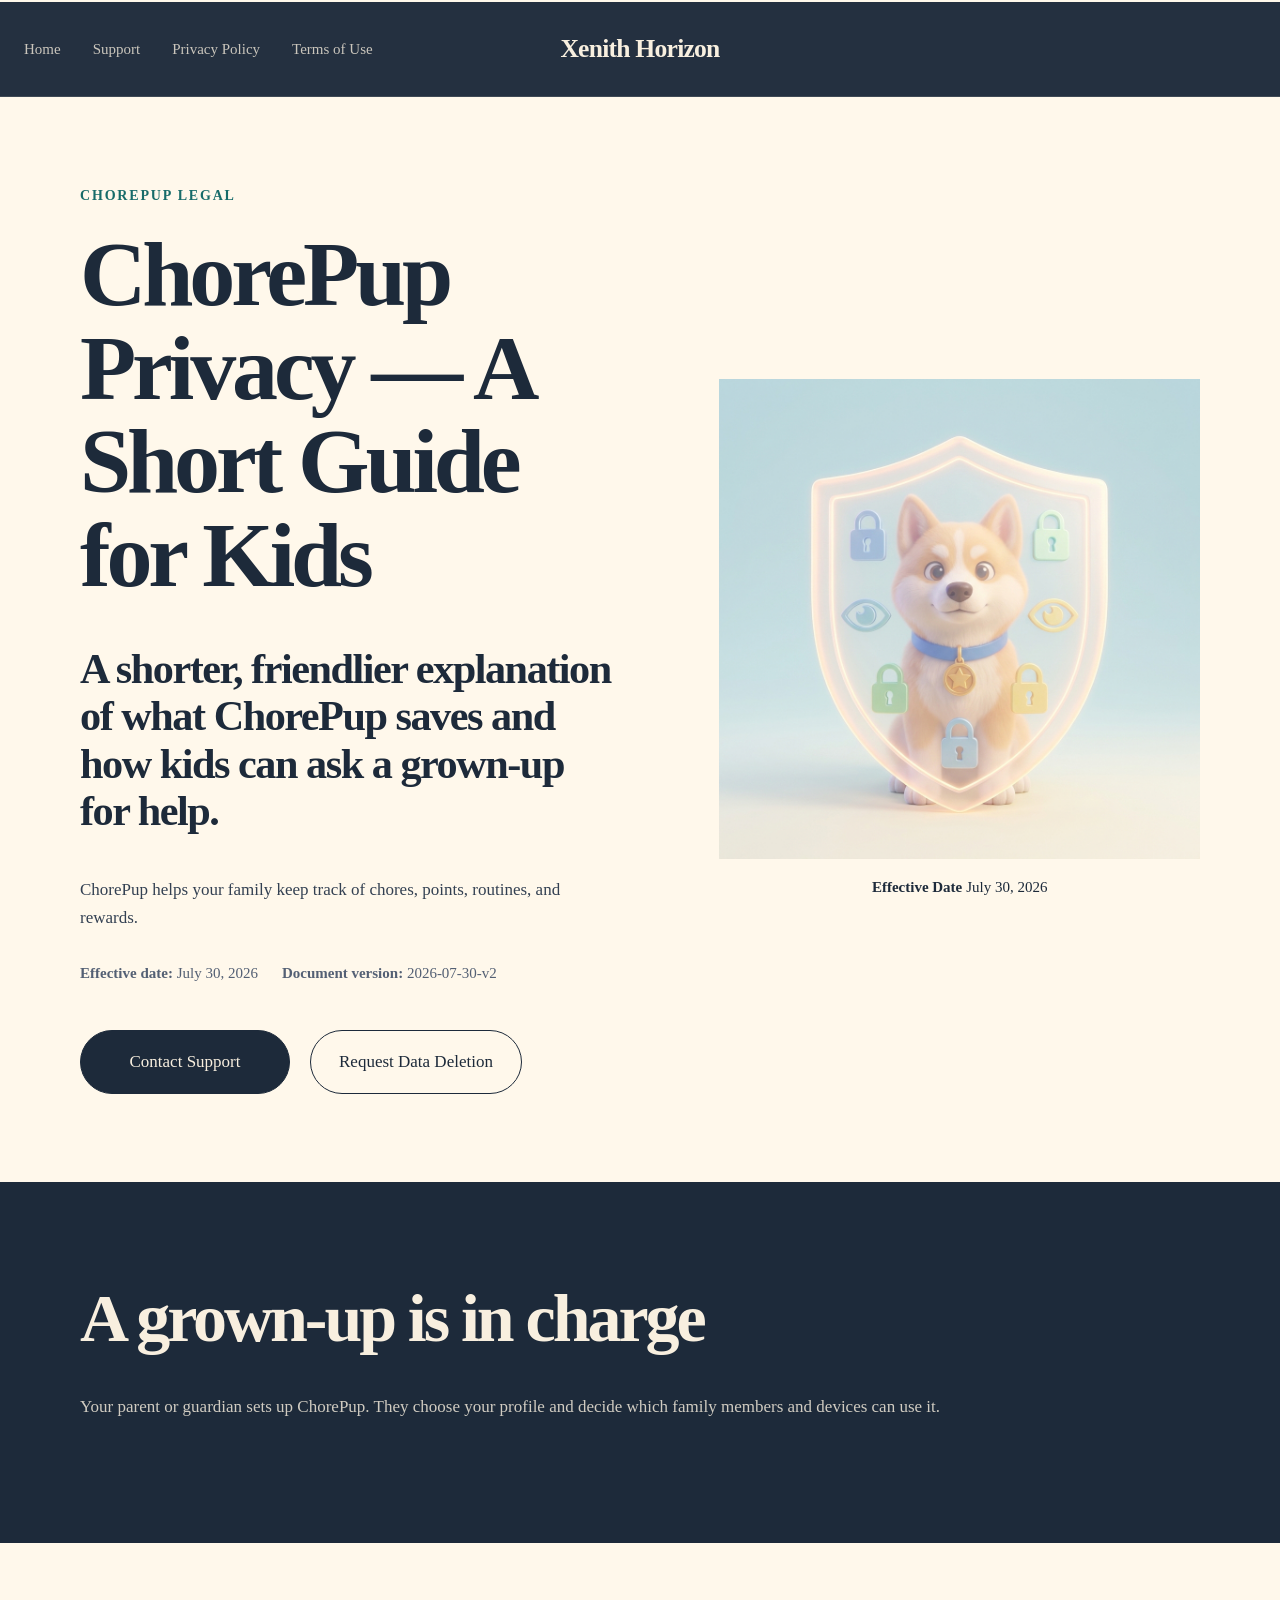
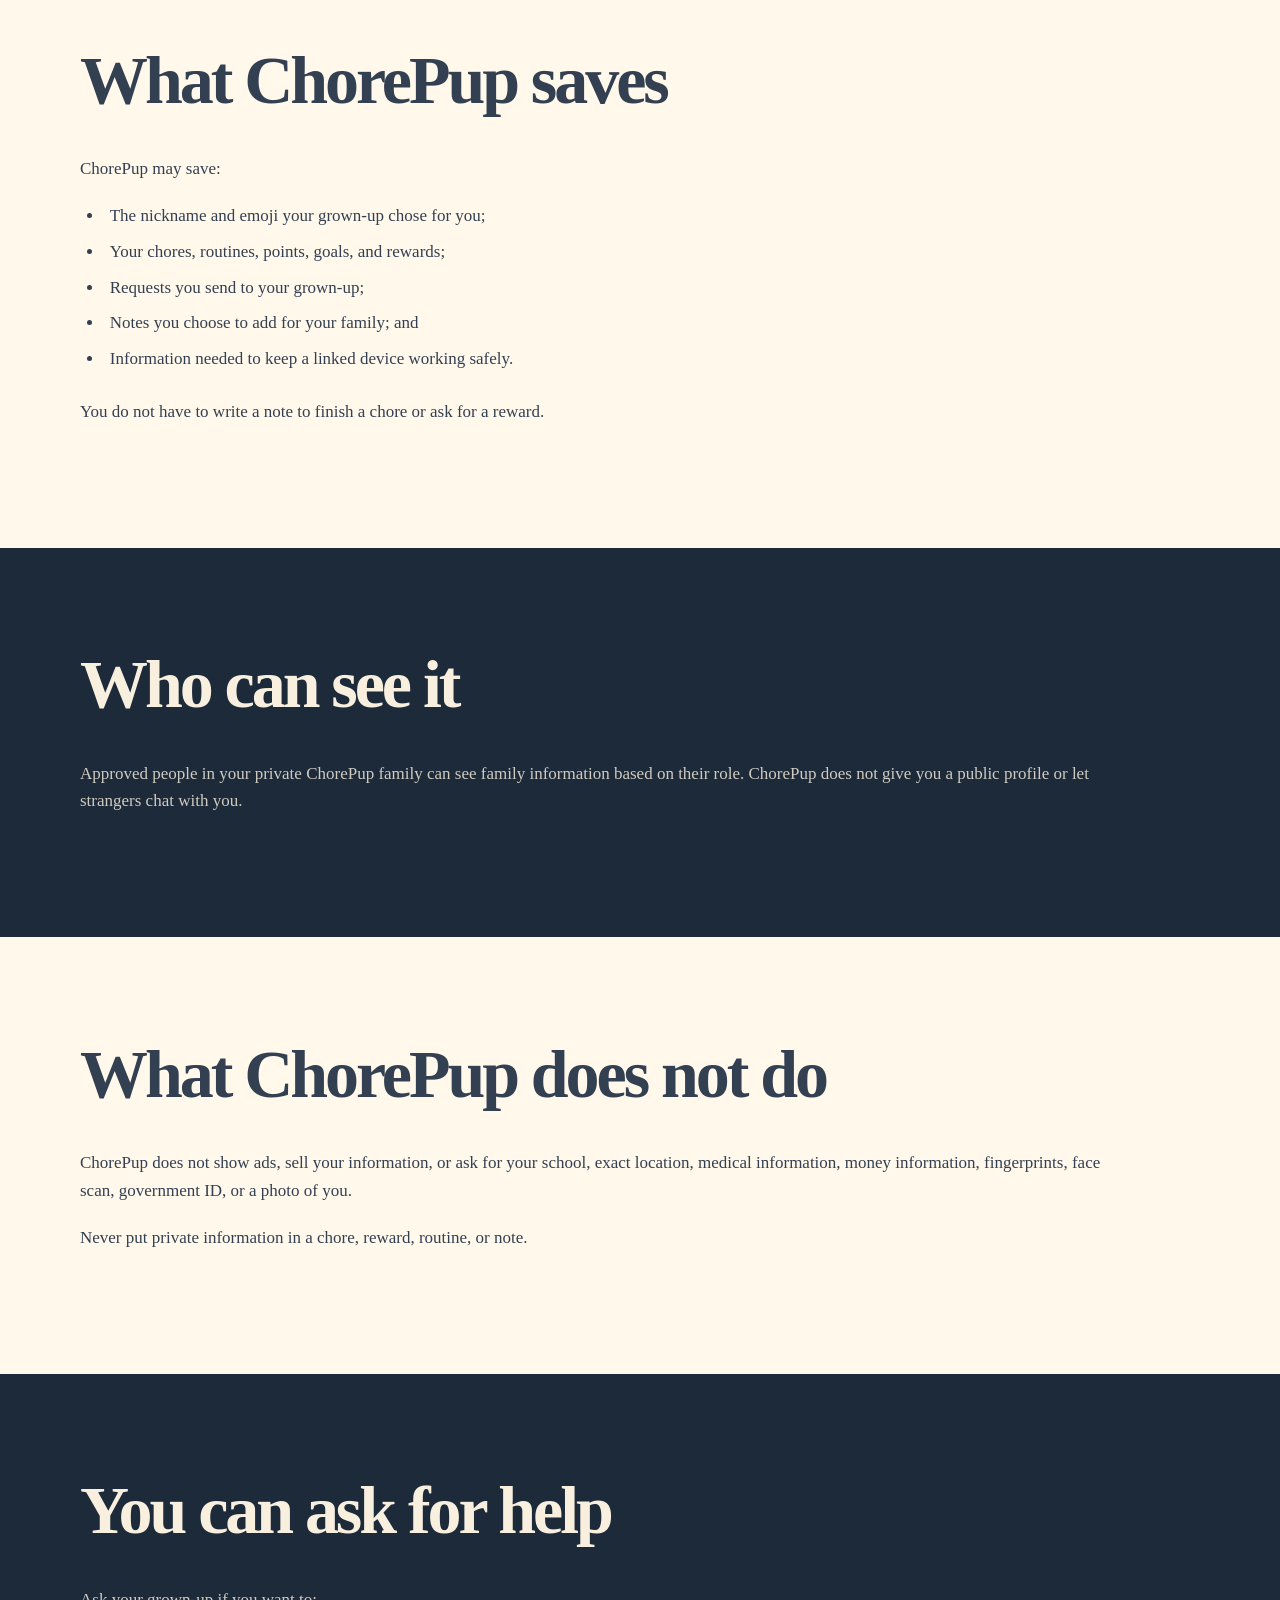
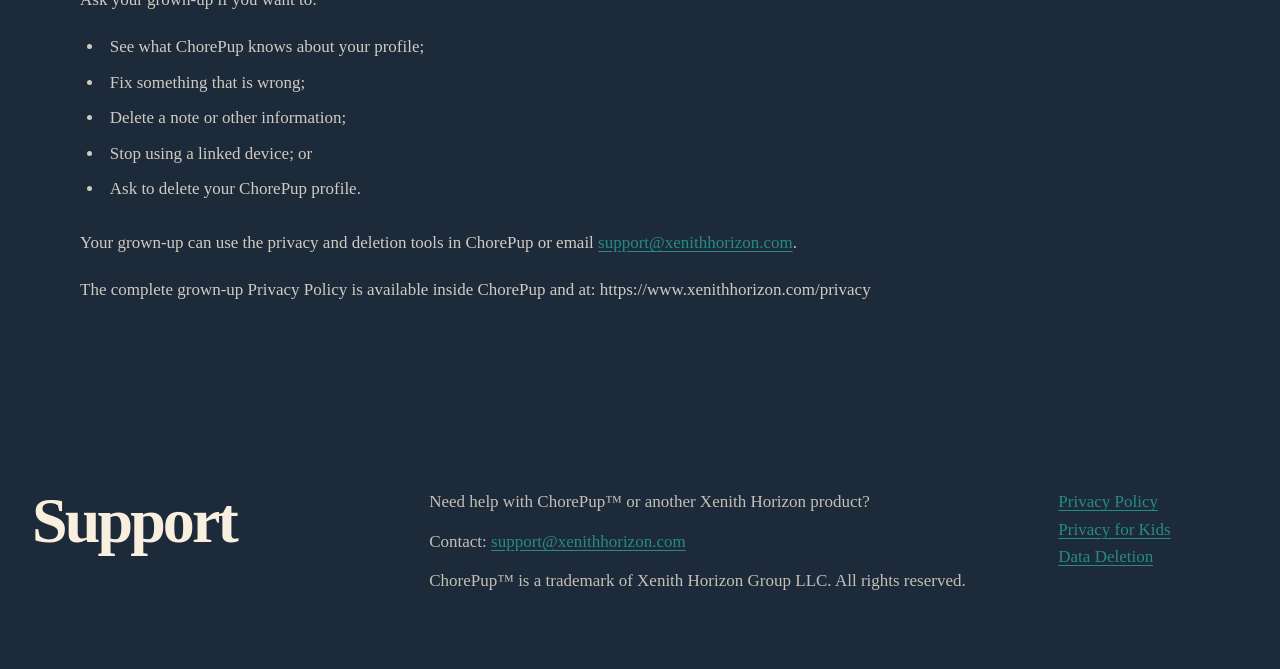
==== privacy-for-kids/index.html @ 8bc7e873 "Publish ChorePup legal pages from 644291de0cb4" ====
<!doctype html>
<html lang="en">
<head>
  <meta charset="utf-8">
  <meta name="viewport" content="width=device-width, initial-scale=1">
  <meta name="description" content="A shorter, friendlier explanation of what ChorePup saves and how kids can ask a grown-up for help.">
  <meta name="theme-color" content="#1d2a3a">
  <link rel="canonical" href="https://legal.xenithhorizon.com/privacy-for-kids/">
  <link rel="stylesheet" href="/assets/legal.css">
  <title>ChorePup Privacy — A Short Guide for Kids · Xenith Horizon</title>
</head>
<body>
<header class="site-header">
  <div class="site-header__inner">
    <a class="site-brand" href="https://www.xenithhorizon.com">Xenith Horizon</a>
    <nav class="site-nav" aria-label="Primary navigation">
      <a href="https://www.xenithhorizon.com">Home</a>
      <a href="https://www.xenithhorizon.com/support">Support</a>
      <a href="/privacy/">Privacy Policy</a>
      <a href="/terms/">Terms of Use</a>
    </nav>
  </div>
</header>
<main>
  <section class="legal-hero">
    <div class="legal-hero__inner">
      <div>
        <p class="legal-kicker">ChorePup legal</p>
        <h1>ChorePup Privacy — A Short Guide for Kids</h1>
        <p class="legal-hero__lead">A shorter, friendlier explanation of what ChorePup saves and how kids can ask a grown-up for help.</p>
        <div class="legal-hero__copy"><p>ChorePup helps your family keep track of chores, points, routines, and rewards.</p>
</div>
        <div class="legal-meta">
          <span><strong>Effective date:</strong> July 30, 2026</span>
          <span><strong>Document version:</strong> 2026-07-30-v2</span>
        </div>
        <div class="legal-actions">
          <a class="legal-button" href="mailto:support@xenithhorizon.com">Contact Support</a>
          <a class="legal-button legal-button--secondary" href="https://www.xenithhorizon.com/data-deletion">Request Data Deletion</a>
        </div>
      </div>
      <div class="legal-hero__visual">
        <img src="/assets/nitro-privacy.png" alt="Nitro the ChorePup mascot protected by a shield and colorful locks">
        <p class="legal-hero__caption"><strong>Effective Date</strong>July 30, 2026</p>
      </div>
    </div>
  </section>
  <section class="legal-section legal-section--dark" id="a-grown-up-is-in-charge">
  <div class="legal-section__inner">
    <h2>A grown-up is in charge</h2>
    <p>Your parent or guardian sets up ChorePup. They choose your profile and decide which family members and devices can use it.</p>

  </div>
</section>
<section class="legal-section legal-section--light" id="what-chorepup-saves">
  <div class="legal-section__inner">
    <h2>What ChorePup saves</h2>
    <p>ChorePup may save:</p>
<ul><li>The nickname and emoji your grown-up chose for you;</li><li>Your chores, routines, points, goals, and rewards;</li><li>Requests you send to your grown-up;</li><li>Notes you choose to add for your family; and</li><li>Information needed to keep a linked device working safely.</li></ul>
<p>You do not have to write a note to finish a chore or ask for a reward.</p>

  </div>
</section>
<section class="legal-section legal-section--dark" id="who-can-see-it">
  <div class="legal-section__inner">
    <h2>Who can see it</h2>
    <p>Approved people in your private ChorePup family can see family information based on their role. ChorePup does not give you a public profile or let strangers chat with you.</p>

  </div>
</section>
<section class="legal-section legal-section--light" id="what-chorepup-does-not-do">
  <div class="legal-section__inner">
    <h2>What ChorePup does not do</h2>
    <p>ChorePup does not show ads, sell your information, or ask for your school, exact location, medical information, money information, fingerprints, face scan, government ID, or a photo of you.</p>
<p>Never put private information in a chore, reward, routine, or note.</p>

  </div>
</section>
<section class="legal-section legal-section--dark" id="you-can-ask-for-help">
  <div class="legal-section__inner">
    <h2>You can ask for help</h2>
    <p>Ask your grown-up if you want to:</p>
<ul><li>See what ChorePup knows about your profile;</li><li>Fix something that is wrong;</li><li>Delete a note or other information;</li><li>Stop using a linked device; or</li><li>Ask to delete your ChorePup profile.</li></ul>
<p>Your grown-up can use the privacy and deletion tools in ChorePup or email <a href="mailto:support@xenithhorizon.com">support@xenithhorizon.com</a>.</p>
<p>The complete grown-up Privacy Policy is available inside ChorePup and at: https:&#47;&#47;www.xenithhorizon.com&#47;privacy</p>

  </div>
</section>
</main>
<footer class="site-footer">
  <div class="site-footer__inner">
    <div class="site-footer__title">Support</div>
    <div>
      <p>Need help with ChorePup™ or another Xenith Horizon product?</p>
      <p>Contact: <a href="mailto:support@xenithhorizon.com">support@xenithhorizon.com</a></p>
      <p>ChorePup™ is a trademark of Xenith Horizon Group LLC. All rights reserved.</p>
    </div>
    <div class="site-footer__links">
      <a href="/privacy/">Privacy Policy</a>
      <a href="/privacy-for-kids/">Privacy for Kids</a>
      <a href="https://www.xenithhorizon.com/data-deletion">Data Deletion</a>
    </div>
  </div>
</footer>
</body>
</html>
---- assets/legal.css ----
:root {
  --xh-ink: #1d2a3a;
  --xh-cream: #fff8eb;
  --xh-teal: #258b87;
  --xh-teal-dark: #176b69;
  --xh-copy-light: #f8efdf;
  --xh-copy-dark: #334052;
  --xh-rule-light: rgba(255, 248, 235, 0.32);
  --xh-rule-dark: rgba(29, 42, 58, 0.18);
  --xh-display: Georgia, "Times New Roman", serif;
  --xh-body: Georgia, "Times New Roman", serif;
}

* {
  box-sizing: border-box;
}

html {
  color-scheme: light;
  scroll-behavior: smooth;
}

body {
  margin: 0;
  background: var(--xh-cream);
  color: var(--xh-copy-dark);
  font-family: var(--xh-body);
  font-size: 17px;
  line-height: 1.62;
  text-rendering: optimizeLegibility;
}

a {
  color: var(--xh-teal);
  text-decoration-thickness: 0.08em;
  text-underline-offset: 0.16em;
}

a:hover {
  color: var(--xh-teal-dark);
}

a:focus-visible {
  border-radius: 4px;
  outline: 3px solid #f5c66e;
  outline-offset: 4px;
}

::selection {
  background: #bfe0da;
  color: var(--xh-ink);
}

.site-header {
  position: sticky;
  z-index: 20;
  top: 0;
  border-top: 2px solid var(--xh-cream);
  border-bottom: 1px solid rgba(255, 248, 235, 0.12);
  background: rgba(29, 42, 58, 0.97);
  backdrop-filter: blur(12px);
}

.site-header__inner {
  display: grid;
  grid-template-columns: 1fr auto 1fr;
  align-items: center;
  width: min(100% - 48px, 1440px);
  min-height: 94px;
  margin: 0 auto;
}

.site-brand {
  grid-column: 2;
  color: var(--xh-copy-light);
  font-family: var(--xh-display);
  font-size: clamp(22px, 2vw, 31px);
  font-weight: 700;
  letter-spacing: -0.03em;
  text-decoration: none;
}

.site-nav {
  display: flex;
  grid-column: 1;
  grid-row: 1;
  gap: clamp(18px, 2.5vw, 38px);
  align-items: center;
}

.site-nav a {
  color: rgba(248, 239, 223, 0.78);
  font-size: 15px;
  text-decoration: none;
}

.site-nav a:hover,
.site-nav a[aria-current="page"] {
  color: var(--xh-copy-light);
  text-decoration: underline;
  text-underline-offset: 0.45em;
}

.legal-hero {
  background: var(--xh-cream);
}

.legal-hero__inner {
  display: grid;
  grid-template-columns: minmax(0, 0.95fr) minmax(380px, 0.85fr);
  gap: clamp(56px, 8vw, 120px);
  align-items: center;
  width: min(100% - 64px, 1120px);
  min-height: 760px;
  margin: 0 auto;
  padding: 88px 0;
}

.legal-kicker {
  margin: 0 0 20px;
  color: var(--xh-teal-dark);
  font-size: 14px;
  font-weight: 700;
  letter-spacing: 0.13em;
  text-transform: uppercase;
}

.legal-hero h1,
.legal-section h2,
.legal-hub h1,
.legal-hub h2,
.site-footer__title {
  margin: 0;
  color: inherit;
  font-family: var(--xh-display);
  font-weight: 700;
  letter-spacing: -0.045em;
  line-height: 1.02;
}

.legal-hero h1 {
  max-width: 740px;
  color: var(--xh-ink);
  font-size: clamp(58px, 7.2vw, 92px);
}

.legal-hero__lead {
  max-width: 760px;
  margin: 42px 0 0;
  color: var(--xh-ink);
  font-family: var(--xh-display);
  font-size: clamp(30px, 3.3vw, 47px);
  font-weight: 700;
  letter-spacing: -0.035em;
  line-height: 1.12;
}

.legal-hero__copy {
  max-width: 760px;
  margin-top: 42px;
}

.legal-hero__copy p {
  margin: 0 0 18px;
}

.legal-meta {
  display: flex;
  flex-wrap: wrap;
  gap: 8px 24px;
  margin: 30px 0 0;
  color: #546074;
  font-size: 15px;
}

.legal-actions {
  display: flex;
  flex-wrap: wrap;
  gap: 20px;
  margin-top: 44px;
}

.legal-button {
  display: inline-flex;
  min-width: 210px;
  min-height: 64px;
  padding: 16px 28px;
  align-items: center;
  justify-content: center;
  border: 1px solid var(--xh-ink);
  border-radius: 999px;
  background: var(--xh-ink);
  color: var(--xh-copy-light);
  text-align: center;
  text-decoration: none;
}

.legal-button--secondary {
  background: transparent;
  color: var(--xh-ink);
}

.legal-button:hover {
  border-color: var(--xh-teal-dark);
  background: var(--xh-teal-dark);
  color: white;
}

.legal-hero__visual img {
  display: block;
  width: 100%;
  aspect-ratio: 1;
  object-fit: cover;
}

.legal-hero__caption {
  margin: 16px 0 0;
  color: var(--xh-ink);
  font-size: 15px;
  text-align: center;
}

.legal-hero__caption strong {
  margin-right: 4px;
}

.legal-section {
  scroll-margin-top: 94px;
}

.legal-section__inner {
  width: min(100% - 64px, 1120px);
  margin: 0 auto;
  padding: clamp(70px, 8vw, 122px) 0;
}

.legal-section--dark {
  background: var(--xh-ink);
  color: rgba(248, 239, 223, 0.82);
}

.legal-section--light {
  background: var(--xh-cream);
  color: var(--xh-copy-dark);
}

.legal-section h2 {
  max-width: 940px;
  margin-bottom: 40px;
  font-size: clamp(42px, 5.4vw, 68px);
}

.legal-section h3 {
  margin: 48px 0 18px;
  padding-bottom: 12px;
  border-bottom: 2px solid;
  font-family: var(--xh-display);
  font-size: clamp(25px, 3vw, 36px);
  letter-spacing: -0.025em;
  line-height: 1.15;
}

.legal-section--dark h3 {
  border-color: var(--xh-rule-light);
  color: var(--xh-copy-light);
}

.legal-section--light h3 {
  border-color: var(--xh-rule-dark);
  color: var(--xh-ink);
}

.legal-section p,
.legal-section ul,
.legal-section ol {
  max-width: 1040px;
}

.legal-section p {
  margin: 0 0 20px;
}

.legal-section ul,
.legal-section ol {
  margin: 20px 0 26px;
  padding-left: 1.4em;
}

.legal-section li {
  margin: 8px 0;
  padding-left: 0.35em;
}

.legal-section--dark strong,
.legal-section--dark h2 {
  color: var(--xh-copy-light);
}

.legal-notice {
  max-width: 980px;
  margin: 34px 0;
  padding: 22px 26px;
  border-left: 4px solid var(--xh-teal);
  background: rgba(37, 139, 135, 0.11);
}

.legal-notice p:last-child {
  margin-bottom: 0;
}

.legal-hub {
  min-height: 72vh;
  padding: clamp(80px, 10vw, 150px) 0;
  background: var(--xh-cream);
}

.legal-hub__inner {
  width: min(100% - 64px, 1120px);
  margin: 0 auto;
}

.legal-hub h1 {
  color: var(--xh-ink);
  font-size: clamp(58px, 8vw, 98px);
}

.legal-hub__lead {
  max-width: 760px;
  margin: 30px 0 58px;
  color: var(--xh-copy-dark);
  font-size: clamp(20px, 2vw, 26px);
}

.legal-hub__grid {
  display: grid;
  grid-template-columns: repeat(3, minmax(0, 1fr));
  gap: 20px;
}

.legal-hub__card {
  min-height: 280px;
  padding: 34px;
  border: 1px solid rgba(29, 42, 58, 0.16);
  background: var(--xh-ink);
  color: var(--xh-copy-light);
  text-decoration: none;
  transition: transform 160ms ease, background 160ms ease;
}

.legal-hub__card:hover {
  background: #26394e;
  color: white;
  transform: translateY(-4px);
}

.legal-hub__card h2 {
  margin-bottom: 24px;
  font-size: clamp(30px, 3vw, 42px);
}

.legal-hub__card p {
  margin: 0;
  color: rgba(248, 239, 223, 0.76);
}

.site-footer {
  background: var(--xh-ink);
  color: rgba(248, 239, 223, 0.76);
}

.site-footer__inner {
  display: grid;
  grid-template-columns: 0.8fr 1.35fr 0.45fr;
  gap: 60px;
  width: min(100% - 64px, 1440px);
  margin: 0 auto;
  padding: 62px 0;
}

.site-footer__title {
  color: var(--xh-copy-light);
  font-size: clamp(42px, 5vw, 70px);
}

.site-footer p {
  margin: 0 0 12px;
}

.site-footer__links {
  display: flex;
  flex-direction: column;
  align-items: flex-start;
}

@media (max-width: 900px) {
  .site-header {
    position: static;
  }

  .site-header__inner {
    display: flex;
    min-height: auto;
    padding: 24px 0;
    flex-direction: column;
    gap: 18px;
  }

  .site-brand {
    order: -1;
  }

  .site-nav {
    flex-wrap: wrap;
    justify-content: center;
  }

  .legal-hero__inner {
    grid-template-columns: 1fr;
    min-height: auto;
  }

  .legal-hero__visual {
    width: min(100%, 620px);
    margin: 0 auto;
  }

  .legal-hub__grid,
  .site-footer__inner {
    grid-template-columns: 1fr;
  }

  .site-footer__inner {
    gap: 28px;
  }
}

@media (max-width: 560px) {
  body {
    font-size: 16px;
  }

  .site-header__inner,
  .legal-hero__inner,
  .legal-section__inner,
  .legal-hub__inner,
  .site-footer__inner {
    width: min(100% - 36px, 1120px);
  }

  .site-nav {
    gap: 12px 18px;
  }

  .site-nav a {
    font-size: 14px;
  }

  .legal-hero__inner {
    gap: 48px;
    padding: 58px 0 70px;
  }

  .legal-hero h1 {
    font-size: clamp(48px, 15vw, 70px);
  }

  .legal-hero__lead,
  .legal-hero__copy,
  .legal-actions {
    margin-top: 30px;
  }

  .legal-button {
    width: 100%;
  }

  .legal-section__inner {
    padding: 62px 0;
  }

  .legal-section h2 {
    margin-bottom: 28px;
  }

  .legal-hub__card {
    min-height: 220px;
  }
}

@media (prefers-reduced-motion: reduce) {
  html {
    scroll-behavior: auto;
  }

  .legal-hub__card {
    transition: none;
  }
}
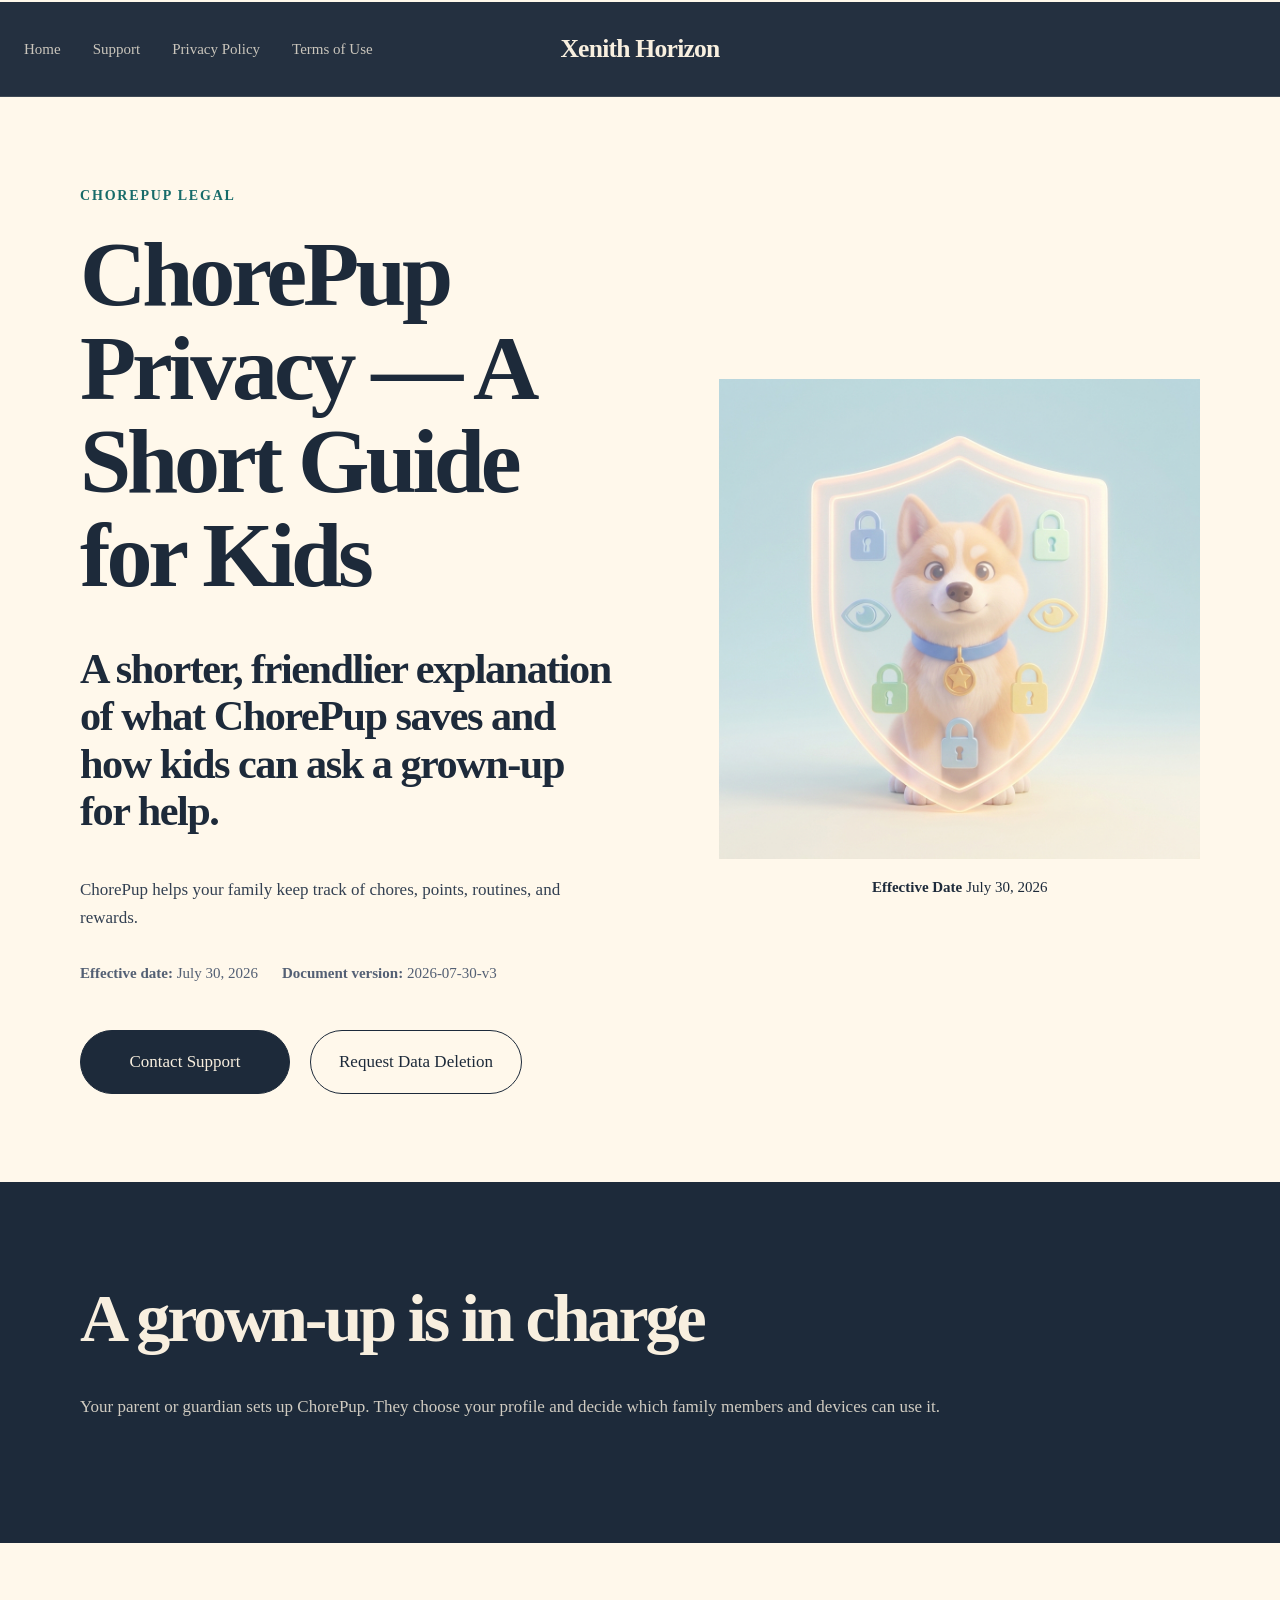
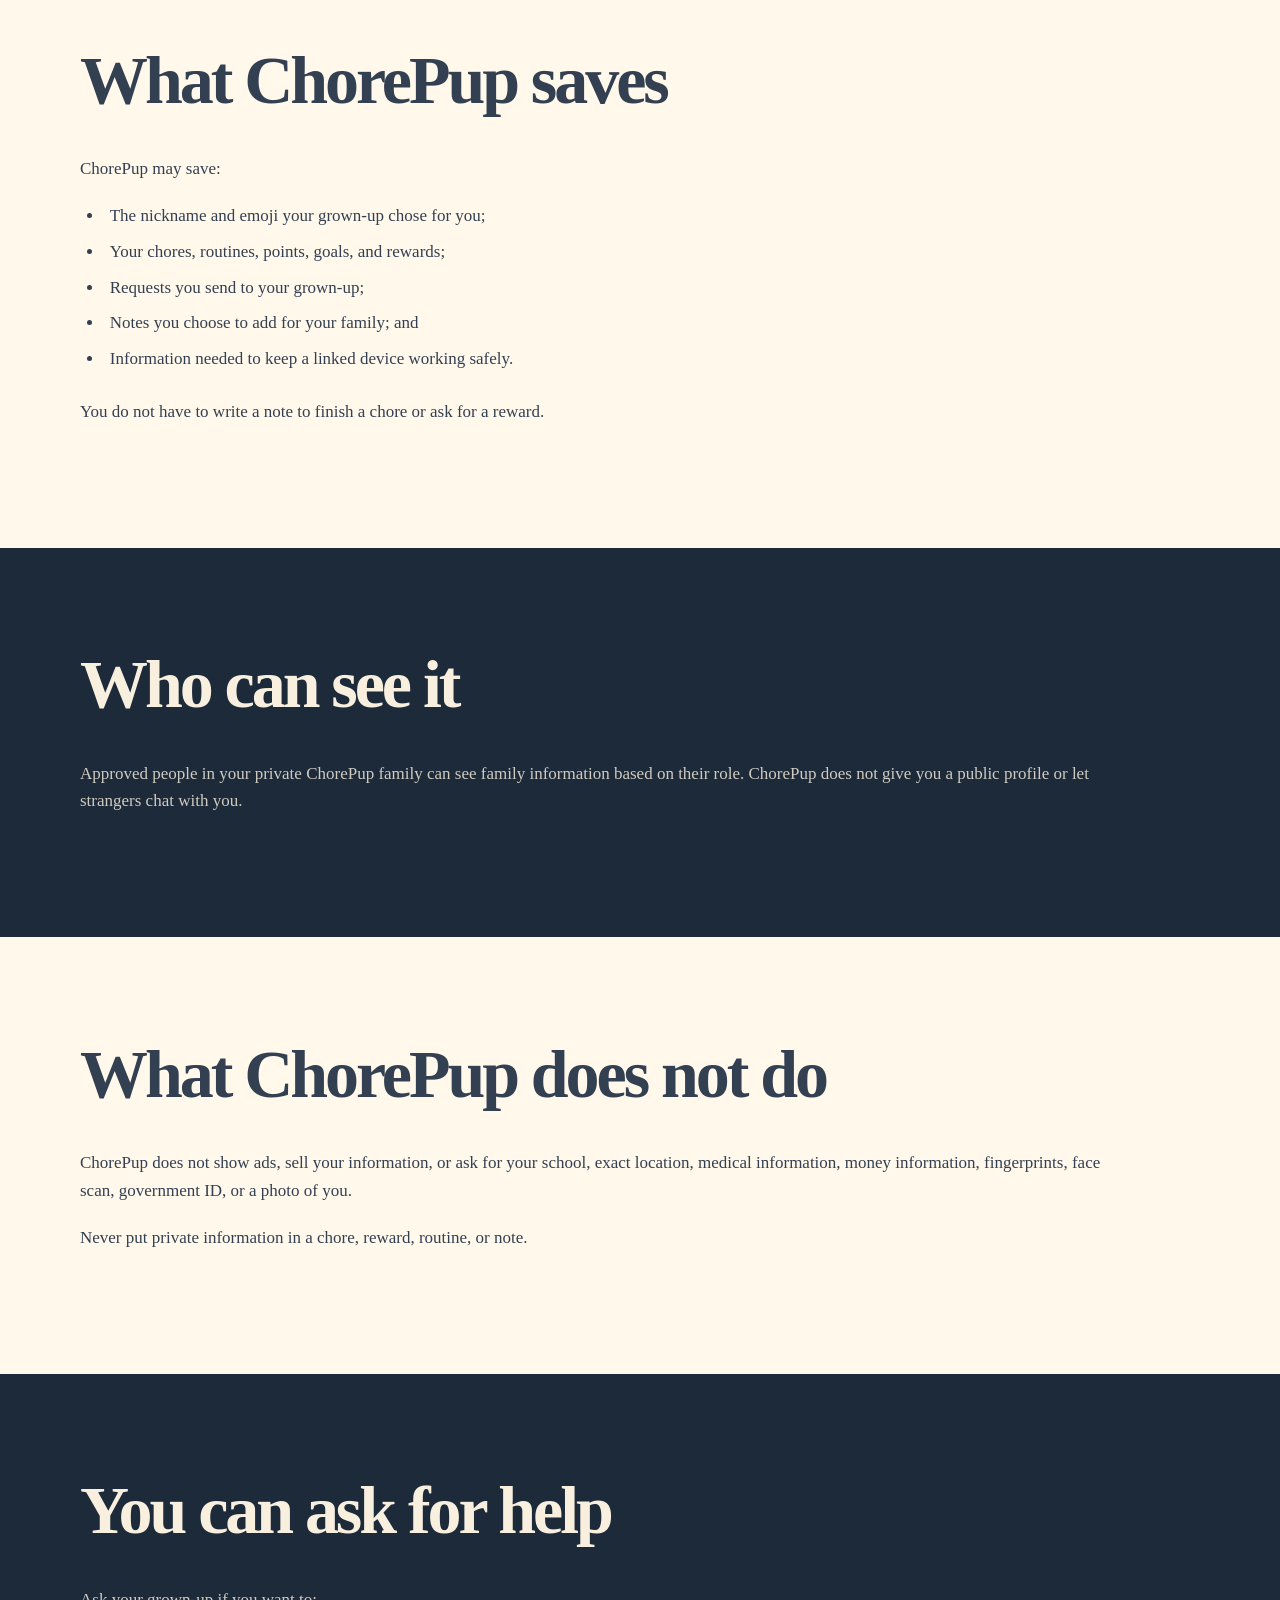
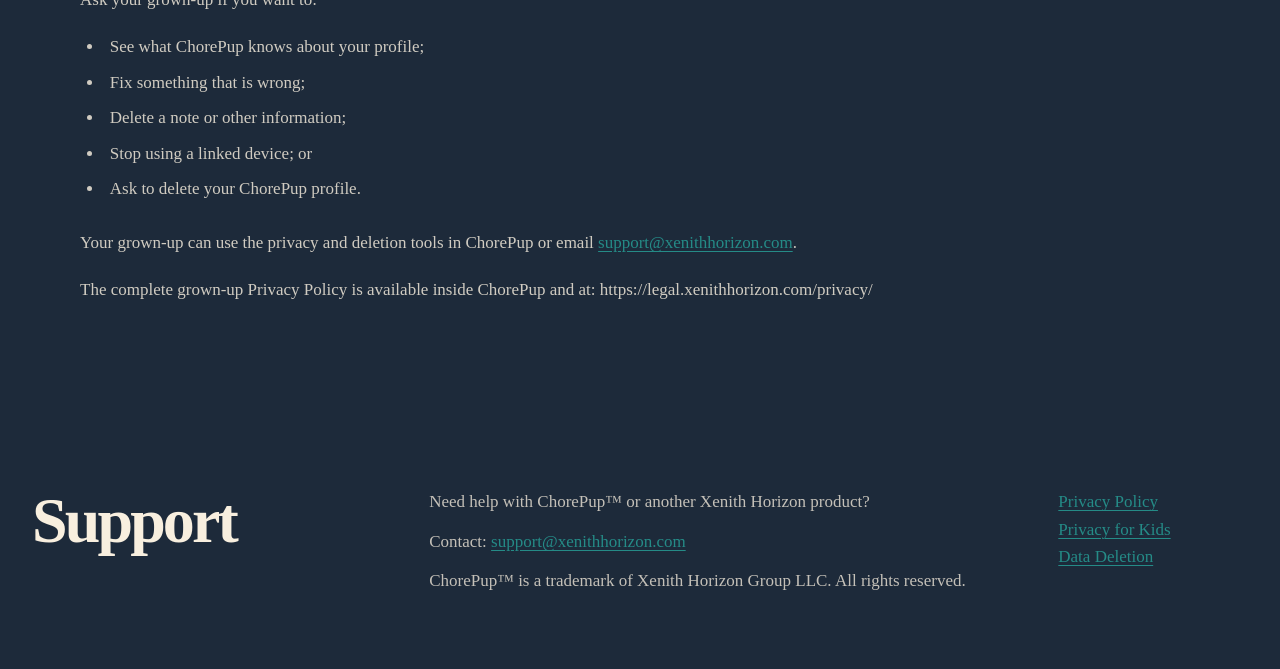
==== commit d60ee159: "Publish ChorePup legal pages from 5857c2d455dd" ====
--- a/privacy-for-kids/index.html
+++ b/privacy-for-kids/index.html
@@ -32,7 +32,7 @@
 </div>
         <div class="legal-meta">
           <span><strong>Effective date:</strong> July 30, 2026</span>
-          <span><strong>Document version:</strong> 2026-07-30-v2</span>
+          <span><strong>Document version:</strong> 2026-07-30-v3</span>
         </div>
         <div class="legal-actions">
           <a class="legal-button" href="mailto:support@xenithhorizon.com">Contact Support</a>
@@ -82,7 +82,7 @@
     <p>Ask your grown-up if you want to:</p>
 <ul><li>See what ChorePup knows about your profile;</li><li>Fix something that is wrong;</li><li>Delete a note or other information;</li><li>Stop using a linked device; or</li><li>Ask to delete your ChorePup profile.</li></ul>
 <p>Your grown-up can use the privacy and deletion tools in ChorePup or email <a href="mailto:support@xenithhorizon.com">support@xenithhorizon.com</a>.</p>
-<p>The complete grown-up Privacy Policy is available inside ChorePup and at: https:&#47;&#47;www.xenithhorizon.com&#47;privacy</p>
+<p>The complete grown-up Privacy Policy is available inside ChorePup and at: https:&#47;&#47;legal.xenithhorizon.com&#47;privacy&#47;</p>
 
   </div>
 </section>
